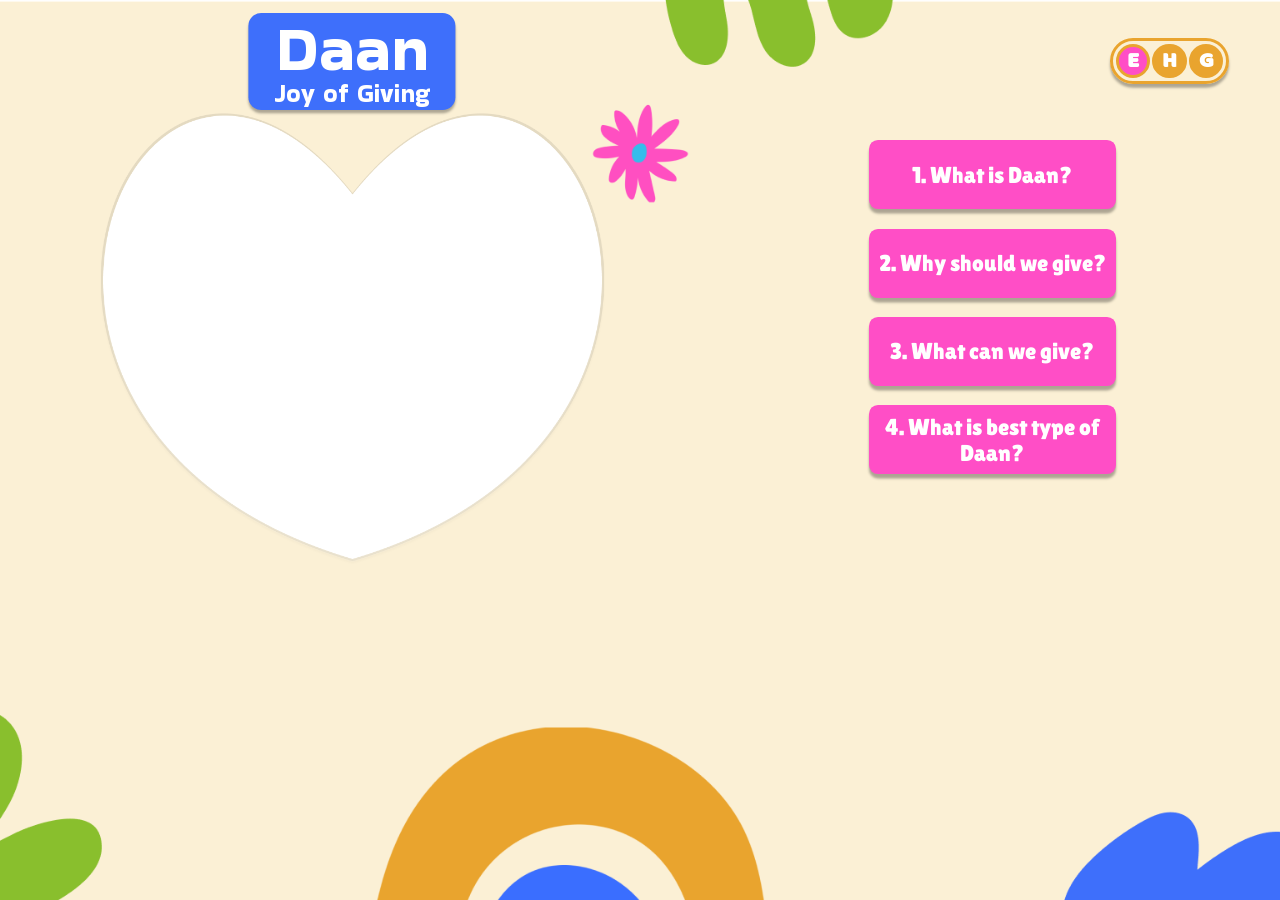
==== index.html @ 91495df5 "project update" ====
<!doctype html>
<html lang="en">
  <head>
    <meta charset="UTF-8" />
    <meta name="viewport" content="width=device-width, initial-scale=1.0" />
    <title data-lang-key="title">Daan</title>
    <link rel="stylesheet" href="./assets/css/style.css" />

    <style>
      body {
        background-image: url("./assets/images/bg-image.png");
      }
    </style>
  </head>

  <body class="loaded">
    <div class="language-container">
      <div class="english active">E</div>
      <div class="hindi">H</div>
      <div class="gujarati">G</div>
    </div>

    <main>
      <div class="home-container">
        <div class="left-home-container">
          <div class="title">
            <span data-lang-key="title"></span>
            <span class="description" data-lang-key="description"></span>
          </div>

          <div class="hero-img-wrap">
            <div class="hero-img">
              <video src="./assets/videos/home pg.mp4" autoplay muted loop></video>
            </div>
          </div>
        </div>

        <div class="right-home-container">
          <div class="topics">
            <a
              href="what-is-daan.html"
              class="topic topic-1"
              data-lang-key="title-1"
            ></a>

            <a
              href="why-should-we-give.html"
              class="topic topic-2"
              data-lang-key="title-2"
            ></a>

            <a
              href="what-can-we-give.html"
              class="topic topic-3"
              data-lang-key="title-3"
            ></a>

            <a
              href="types-of-daan.html"
              class="topic topic-4"
              data-lang-key="title-4"
            ></a>
          </div>
        </div>
      </div>
    </main>

    <!-- Audios -->
    <audio id="topicAudio" src="./assets/audio/11.mp3" preload="auto"></audio>

    <audio id="engAudio" src="./assets/audio/Eng.mpeg" preload="auto"></audio>
    <audio id="hinAudio" src="./assets/audio/Hin.mpeg" preload="auto"></audio>
    <audio id="gujAudio" src="./assets/audio/Guj.mpeg" preload="auto"></audio>

    <script src="./assets/js/app.js"></script>

    <script>
      document.addEventListener("DOMContentLoaded", () => {
        const topicBtns = document.querySelectorAll(".topic");

        const englishBtn = document.querySelector(".english");
        const hindiBtn = document.querySelector(".hindi");
        const gujaratiBtn = document.querySelector(".gujarati");

        const topicAudio = document.getElementById("topicAudio");

        const engAudio = document.getElementById("engAudio");
        const hinAudio = document.getElementById("hinAudio");
        const gujAudio = document.getElementById("gujAudio");

        function stopAllAudio() {
          const audios = [topicAudio, engAudio, hinAudio, gujAudio];

          audios.forEach((audio) => {
            if (audio) {
              audio.pause();
              audio.currentTime = 0;
            }
          });
        }

        function playAudio(audio) {
          if (!audio) return;

          stopAllAudio();
          audio.currentTime = 0;

          const playPromise = audio.play();

          if (playPromise !== undefined) {
            playPromise.catch((error) => {
              console.log("Audio not playing. Check file path or browser:", error);
            });
          }
        }

        topicBtns.forEach((topicBtn) => {
          topicBtn.addEventListener("click", function (e) {
            e.preventDefault();

            playAudio(topicAudio);

            setTimeout(() => {
              window.location.href = this.href;
            }, 600);
          });
        });

        englishBtn?.addEventListener("click", () => {
          playAudio(engAudio);
        });

        hindiBtn?.addEventListener("click", () => {
          playAudio(hinAudio);
        });

        gujaratiBtn?.addEventListener("click", () => {
          playAudio(gujAudio);
        });
      });
    </script>
  </body>
</html>
---- assets/css/style.css ----
@font-face {
      font-family: "BalooRegular";
      src: url("../../fonts/Baloo Regular 400.ttf") format("truetype");
      font-weight: 400;
      font-style: normal;
      font-display: swap;
    }

    @font-face {
      font-family: "bakbakoneRegular";
      src: url("../../fonts/bakbak-one-latin-400-normal.ttf") format("truetype");
      font-weight: 400;
      font-style: normal;
      font-display: swap;

    }

    @font-face {
      font-family: "LilitaOneRegular";
      src: url("../../fonts/LilitaOne-Regular.ttf") format("truetype");
      font-weight: 400;
      font-style: normal;
      font-display: swap;
    }


    @font-face {
      font-family: "NotoSansGujaratiBold";
      src: url("../../fonts/NotoSansGujarati-Bold.ttf") format("truetype");
      font-weight: 700;
      font-style: normal;
      font-display: swap;
    }

    @font-face {
      font-family: "NotoSansGujaratiRegular";
      src: url("../../fonts/NotoSansGujarati-Regular.ttf") format("truetype");
      font-weight: 400;
      font-style: normal;
      font-display: swap;
    }

    *::before,
    *::after {
      box-sizing: border-box;
      margin: 0;
      padding: 0;
    }

    html,
    body {
      margin: 0;
      padding: 0;
      width: 100vw;
      height: 100%;
      overflow-x: hidden;
    }

    body {
      width: 100vw !important;
      height: auto;
      overflow-y: scroll;
      background-size: cover;
      background-repeat: no-repeat;
      background-position: center;
      background-attachment: fixed;
      opacity: 0;
      transition: opacity 1s ease;
    }

    body.loaded {
      opacity: 1;
    }

    .title {
      position: absolute;
      top: 1vw;
      left: 50%;
      transform: translateX(-50%);
      z-index: 100;
      padding: 0.3vw 2vw;
      border-radius: 1vw;
      background-color: #3E6FFB;
      text-align: center;
      font-weight: lighter !important;
      font-family: "bakbakoneRegular";
      box-shadow: 0 0.25vw 0.2vw rgba(0, 0, 0, 0.314);
    }

    .title span {
      display: block;
      color: white;
      font-size: 5vw;
      line-height: 1;
    }

    .title .description {
      display: block;
      color: white;
      font-size: 2vw;
      line-height: 1;
      font-weight: 400;
    }


    html[lang="Hindi"] .title span,
    html[lang="Gujarati"] .title span {
      font-size: 5vw;
      font-weight: 700;
    }

    html[lang="Hindi"] .title .description,
    html[lang="Gujarati"] .title .description {
      font-size: 2vw;
      font-weight: 400;
    }

    .language-container {
      position: fixed;
      top: 3vw;
      right: 4%;
      display: flex;
      width: 8.4vw;
      padding: 0.2vw;
      height: auto;
      justify-content: space-between;
      align-items: center;
      font-family: "BalooRegular";
      border: 0.25vw solid #E9A42E;
      border-radius: 50vw;
      z-index: 9999;
      box-shadow: 0 0.3vw 0.2vw rgba(0, 0, 0, 0.314);
    }

    .language-container div {
      width: 2.2vw;
      height: 2.2vw;
      font-size: 1.7vw;
      text-align: center;
      border: 0.25vw solid #E9A42E;
      background-color: #E9A42E;
      color: #ffffff;
      cursor: pointer;
      display: flex;
      justify-content: center;
      align-items: center;
      pointer-events: auto;
      border-radius: 50%;
      z-index: 100;
      font-weight: 600;
      font-family: "BalooRegular", sans-serif;
    }

    .language-container div:hover {
      color: white;
      background-color: #FF4EC6;
    }

    .language-container div.active {
      color: white;
      background-color: #FF4EC6;
    }

    .home-btn {
      position: fixed;
      top: 3vw;
      left: 3%;
      width: 3.5vw;
      height: auto;
      z-index: 50;
      transform: scale(1);
      transition: transform 0.2s ease-in-out;
      cursor: pointer;
      pointer-events: auto;
    }

    .home-btn img {
      width: 100%;
      object-fit: contain;
      display: block;
    }

    .home-btn:hover {
      transform: scale(1.2);
    }

    main {
      position: relative;
      width: 100%;
      height: 48vw;
    }

    .home-container {
      position: relative;
      width: 100%;
      height: 100%;
      display: flex;
      justify-content: center;
      align-items: center;
    }

    .home-container .left-home-container,
    .home-container .right-home-container {
      position: relative;
      height: 100%;
      display: flex;
      justify-content: center;
      align-items: center;
      flex-direction: column;
    }


    .home-container .left-home-container {
      width: 55%;
    }

    .home-container .right-home-container {
      width: 45%;
    }

    .hero-img-wrap {
      margin-top: 5vw;
      position: relative;
      width: 70%;
      height: 100%;
      z-index: 20;
    }

    /* shadow */
    .hero-img-wrap::before {
      content: "";
      position: absolute;
      inset: 0;
      background: rgba(0, 0, 0, 0.089);
      filter: blur(1px);
      transform: scale(1.03);
      z-index: 1;

      -webkit-mask-image: url("../images/heart-mask-image.png");
      -webkit-mask-repeat: no-repeat;
      -webkit-mask-position: center;
      -webkit-mask-size: contain;

      mask-image: url("../images/heart-mask-image.png");
      mask-repeat: no-repeat;
      mask-position: center;
      mask-size: contain;
    }

  .pranam-link {
  display: flex;
  justify-content: center;
  align-items: center;
  right: 5vw;
  bottom: 3vw;
  width: 10vw;
  height: auto;
  text-decoration: none;
  animation: pranamPop 0.2s ease-in-out infinite;
  transform-origin: center;
   position: fixed !important;
  z-index: 99999 !important;
  pointer-events: auto;
  touch-action: manipulation;
}

.pranam-link img {
  position: relative;
  width: 100%;
  display: block;
  object-fit: contain;
}

.pranam-link img,
.pranam-link span {
  pointer-events: none;
}

.pranam-link span {
  position: absolute;
  text-decoration: none;
  color: white;
  font-family: "LobsterTwo";
  font-weight: bold;
  font-size: 1.5vw;
  padding-right: 2vw;
}

@keyframes pranamPop {
  0% {
    transform: scale(1);
  }

  50% {
    transform: scale(1.12);
  }

  100% {
    transform: scale(1);
  }
}
    /* border */
    .hero-img-wrap::after {
      content: "";
      position: absolute;
      inset: 0;
      background: white;
      transform: scale(1.02);
      z-index: 2;

      -webkit-mask-image: url("../images/heart-mask-image.png");
      -webkit-mask-repeat: no-repeat;
      -webkit-mask-position: center;
      -webkit-mask-size: contain;

      mask-image: url("../images/heart-mask-image.png");
      mask-repeat: no-repeat;
      mask-position: center;
      mask-size: contain;
    } 

    .hero-img {
      position: relative;
      width: 100%;
      height: 100%;
      overflow: hidden;
      z-index: 3;

      -webkit-mask-image: url("../images/heart-mask-image.png");
      -webkit-mask-repeat: no-repeat;
      -webkit-mask-position: center;
      -webkit-mask-size: contain;

      mask-image: url("../images/heart-mask-image.png");
      mask-repeat: no-repeat;
      mask-position: center;
      mask-size: contain;
    }

    .hero-img video {
      position: absolute;
      inset: 0;
      width: 100%;
      height: 100%;
      object-fit: cover;
      display: block;
      z-index: 4;
    }

    .topics {
      position: relative;
      width: 60%;
      height: auto;
      display: flex;
      flex-direction: column;
      align-items: center;
      padding: 2vw;
      gap: 1.5vw
    }

    .topics .topic {
      text-decoration: none;
      width: 70%;
      height: 5vw !important;
      color: white;
      height: auto;
      background-color: #FF4EC6;
      display: flex;
      justify-content: center;
      align-items: center;
      border-radius: 0.7vw;
      font-family: "LilitaOneRegular";
      font-size: 1.8vw;
      padding: 0.2vw;
      text-align: center;
      box-shadow: 0 0.35vw 0.2vw rgba(0, 0, 0, 0.314);
      outline: 0.2vw solid transparent;
      transition: background-color 0.3s ease, outline 0.3s ease, transform 0.55s ease,
        opacity 0.55s ease,
        filter 0.55s ease;
      transform-origin: center center;
    }

    .topics.roll-up .topic-1 {
      transform: translateY(0vw) scale(1);
      z-index: 4;
    }

    .topics.roll-up .topic-2 {
      transform: translateY(-7vw) scale(0.98);
      z-index: 3;
    }

    .topics.roll-up .topic-3 {
      transform: translateY(-14vw) scale(0.96);
      z-index: 2;
    }

    .topics.roll-up .topic-4 {
      transform: translateY(-21vw) scale(0.94);
      z-index: 1;
    }

    .topics .topic:hover {
      background-color: #89BF2D;
      outline: 0.2vw solid white;
    }

    .image-swiper {
      width: 70%;
      height: 34vw;
      border-radius: 4vw;
      border: 0.4vw solid white;
      position: relative;
      box-shadow: 0 0.4vw 0.6vw rgba(0, 0, 0, 0.314);

    }

    .image-swiper .swiper-wrapper,
    .image-swiper .swiper-slide {
      width: 100%;
      height: 100%;
    }

    .image-swiper .swiper-slide {
      display: flex;
      align-items: center;
      justify-content: center;
      overflow: hidden;
    }

    .image-swiper .swiper-slide video {
      width: 100%;
      height: 100%;
      object-fit: cover;
      display: block;
    }

    .custom-nav {
      position: absolute;
      bottom: 45%;
      transform: translateY(-50%);
      display: flex;
      gap: 30vw;
      z-index: 20;
    }


    .custom-prev,
    .custom-next {
      width: 3vw;
      height: 3vw;
      border-radius: 50%;
      border: none;
      cursor: pointer;
      font-size: 1.4vw;
      display: flex;
      align-items: center;
      justify-content: center;
      background-color: transparent;
      color: black;
      transform: scale(1);
      opacity: 0.8;
      transition:
        opacity 0.3s ease,
        visibility 0.3s ease;
    }

    .custom-next:hover,
    .custom-prev:hover {
      transform: scale(1.05);
      opacity: 1;
    }

    .custom-prev img,
    .custom-next img {
      width: 100%;
      height: auto;
      object-fit: contain;
      display: block;
    }

    .custom-prev.hidden,
    .custom-next.hidden {
      opacity: 0;
      visibility: hidden;
      pointer-events: none;
    }


    .text-swiper {
      width: 60%;
      min-height: 20%;
      margin-top: 2vw;
      background-color: #89BF2D;
      box-shadow: 0 0.3vw 0.2vw rgba(0, 0, 0, 0.314);

      padding: 1vw;
      border-radius: 1vw;
    }

    .text-swiper .swiper-slide {
      display: flex;
      align-items: center;
      justify-content: center;
    }

    .text-box {
      text-align: center;
      font-family: "BalooRegular";
    }


    html[lang="Hindi"] .text-box p {
      font-weight: 400;
    }


    .text-box p {
      font-size: 2vw;
      line-height: 1.5;
      color: white;
      font-weight: 700;
    }

    .swiper-fade .swiper-slide {
      transition-timing-function: ease-in-out;
    }

    .page-title {
      width: 55%;
      height: 4vw;
      border-radius: 0.8vw;
      background-color: #FF4EC6;
      box-shadow: 0 0.25vw 0.2vw rgba(0, 0, 0, 0.314);
      font-size: 1.8vw;
      color: white;
      text-align: center;
      font-family: "LilitaOneRegular";
      display: flex;
      justify-content: center;
      align-items: center;
      padding: 0.3vw;
    }


    html[lang="Hindi"] .page-title,
    html[lang="Gujarati"] .page-title {
      font-weight: 700;
    }

    .pages {
      margin-top: 1vw;
      width: 40%;
      display: flex;
      justify-content: space-between;
      align-items: center;
    }

    .pages .page {
      text-decoration: none;
      width: 3.5vw;
      height: 3.5vw;
      border-radius: 50%;
      background-color: #E9A42E;
      font-family: "BalooRegular";
      color: white;
      display: flex;
      justify-content: center;
      align-items: center;
      text-align: center;
      border: 0.35vw solid transparent;
      font-size: 2.3vw;
      box-shadow: 0 0.25vw 0.2vw rgba(0, 0, 0, 0.314);
      transform: scale(1);
      transition: background-color 0.3s ease, border 0.3s ease;
    }

    .pages .page:hover {
      background-color: #FF4EC6;
      border: 0.35vw solid #E9A42E;
      animation: popScale 0.3s ease forwards;
    }

    .pages .page.active {
      background-color: #FF4EC6;
      border: 0.35vw solid #E9A42E;
    }

    @keyframes popScale {
      0% {
        transform: scale(1);
      }

      50% {
        transform: scale(1.05);
      }

      100% {
        transform: scale(1);
      }
    }

    .pranam-container {
      position: absolute;
      width: 45vw;
      height: auto;
      top: 50% !important;
      left: 50% !important;
      transform: translate(-50%, -50%);
      display: flex;
      justify-content: center;
      align-items: center;
    }

    .pranam-container>.pranam-img {
      position: relative;
      width: 85%;
      height: auto;
      display: block;
    }

    .pranam-container>.pranam-img>img {
      width: 100%;
      display: block;
    }

    .pranam-img span {
      z-index: 15;
      position: absolute;
      top: 17%;
      left: 50%;
      font-size: 3.4vw;
      transform: translateX(-50%);
      font-family: "BalooRegular";
    }

    .pranam-container .home-btn-1 {
      position: absolute;
      top: 88%;
      left: 35%;
      transform: translateX(-50%);
      width: 15vw;
      height: auto;
      transform: scale(1);
      transition: transform 0.2s ease;
    }

    .home-btn-1:hover {
      transform: scale(1.2);
    }

    .pranam-container .home-btn-1 img {
      width: 100%;
      display: block;
    }

    .home-btn-1 span {
      z-index: 15;
      position: absolute;
      top: 45%;
      left: 38%;
      font-size: 2.5vw;
      transform: translateY(-50%);
      font-family: "BalooRegular";
      color: #821b00;
    }

    .back-btn {
      position: absolute;
      left: 4%;
      top: 4%;
      width: 3vw;
      height: 3vw;
      background-color: #E9A42E;
      border: 0.25vw solid transparent;
      border-radius: 50%;
      display: flex;
      justify-content: center;
      align-items: center;
      text-decoration: none;
      transform: scale(1);
      transition: transform 0.3s ease, background-color 0.3s ease, border 0.3s ease;
      z-index: 50;
    }

    .back-btn i {
      color: white;
      font-size: 1.5vw;
      transition: font-size 0.3s ease;
    }

    .back-btn:hover {
      transform: scale(1.05);
      background-color: #FF4EC6;
      border: 0.25vw solid #E9A42E;
    }


    .pranam-img span {
      color: #802922;
    }
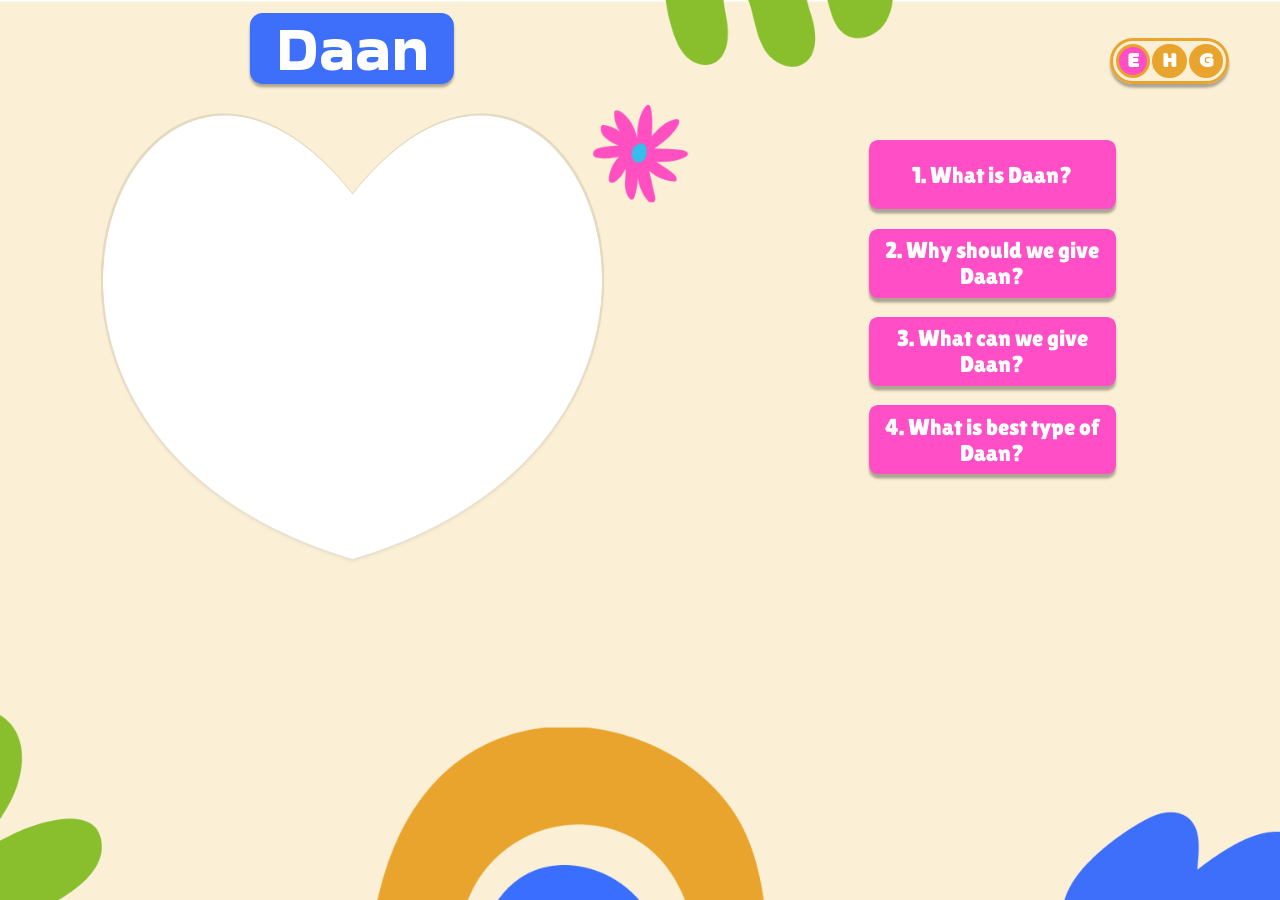
==== commit 2cc66c6f: "." ====
--- a/index.html
+++ b/index.html
@@ -25,7 +25,7 @@
         <div class="left-home-container">
           <div class="title">
             <span data-lang-key="title"></span>
-            <span class="description" data-lang-key="description"></span>
+            <!-- <span class="description" data-lang-key="description"></span> -->
           </div>
 
           <div class="hero-img-wrap">
--- a/assets/css/style.css
+++ b/assets/css/style.css
@@ -25,9 +25,9 @@
 
 
     @font-face {
-      font-family: "NotoSansGujaratiBold";
-      src: url("../../fonts/NotoSansGujarati-Bold.ttf") format("truetype");
-      font-weight: 700;
+      font-family: "ITFDevanagari";
+      src: url("../../fonts/ITFDevanagari.ttc") format("truetype");
+      font-weight: 700!important;
       font-style: normal;
       font-display: swap;
     }
@@ -35,7 +35,7 @@
     @font-face {
       font-family: "NotoSansGujaratiRegular";
       src: url("../../fonts/NotoSansGujarati-Regular.ttf") format("truetype");
-      font-weight: 400;
+      font-weight: 700!important;
       font-style: normal;
       font-display: swap;
     }
@@ -55,6 +55,18 @@
       height: 100%;
       overflow-x: hidden;
     }
+
+/* CORRECT */
+body[data-lang="hi"] {
+  font-family: "ITFDevanagari"!important;
+  font-weight: 700;
+}
+
+body[data-lang="gu"] {
+  font-family: "NotoSansGujaratiRegular"!important;
+  font-weight: 700;
+}
+
 
     body {
       width: 100vw !important;
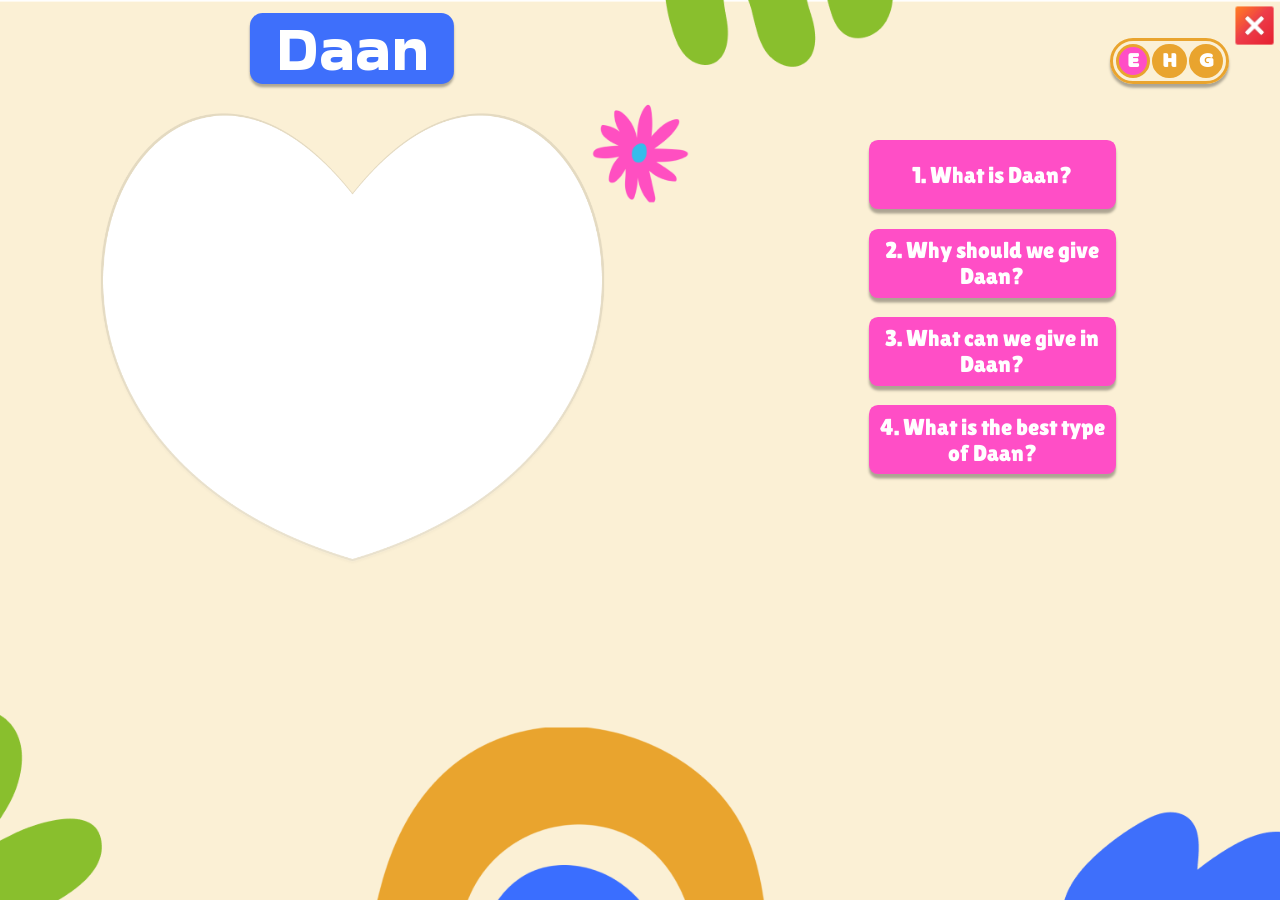
==== commit d13f8c03: "." ====
--- a/index.html
+++ b/index.html
@@ -73,6 +73,7 @@
     <audio id="gujAudio" src="./assets/audio/Guj.mpeg" preload="auto"></audio>
 
     <script src="./assets/js/app.js"></script>
+    <script src="./assets/js/djp.js"></script>
 
     <script>
       document.addEventListener("DOMContentLoaded", () => {
--- a/assets/css/style.css
+++ b/assets/css/style.css
@@ -115,14 +115,14 @@
     }
 
 
-    html[lang="Hindi"] .title span,
-    html[lang="Gujarati"] .title span {
+    html[lang="hi"] .title span,
+    html[lang="gu"] .title span {
       font-size: 5vw;
       font-weight: 700;
     }
 
-    html[lang="Hindi"] .title .description,
-    html[lang="Gujarati"] .title .description {
+    html[lang="hi"] .title .description,
+    html[lang="gu"] .title .description {
       font-size: 2vw;
       font-weight: 400;
     }
@@ -453,15 +453,15 @@
       bottom: 45%;
       transform: translateY(-50%);
       display: flex;
-      gap: 30vw;
+      gap: 42vw;
       z-index: 20;
     }
 
 
     .custom-prev,
     .custom-next {
-      width: 3vw;
-      height: 3vw;
+      width: 4vw;
+      height: 4vw;
       border-radius: 50%;
       border: none;
       cursor: pointer;
@@ -519,12 +519,8 @@
 
     .text-box {
       text-align: center;
-      font-family: "BalooRegular";
-    }
-
-
-    html[lang="Hindi"] .text-box p {
-      font-weight: 400;
+     font-family: "BalooRegular";
+
     }
 
 
@@ -532,8 +528,12 @@
       font-size: 2vw;
       line-height: 1.5;
       color: white;
-      font-weight: 700;
-    }
+      font-weight: lighter;
+    }
+    body[data-lang="gu"] .text-box p {
+  font-family: "NotoSansGujaratiRegular"!important;
+  font-weight: 700;
+}
 
     .swiper-fade .swiper-slide {
       transition-timing-function: ease-in-out;
@@ -556,8 +556,8 @@
     }
 
 
-    html[lang="Hindi"] .page-title,
-    html[lang="Gujarati"] .page-title {
+    html[lang="hi"] .page-title,
+    html[lang="gu"] .page-title {
       font-weight: 700;
     }
 
@@ -640,12 +640,99 @@
     .pranam-img span {
       z-index: 15;
       position: absolute;
-      top: 17%;
+      top: 0%;
       left: 50%;
       font-size: 3.4vw;
       transform: translateX(-50%);
       font-family: "BalooRegular";
     }
+
+      .pranam-video{
+    position: absolute;
+    left: 50%;
+    top: 48.6%;
+    background-image: url("./../images/pranam-bg-1.png");
+    background-position: center;
+    background-repeat: no-repeat;
+    background-size: cover;
+    transform: translate(-50%, -50%);
+    width: 25.5vw;
+    height: 28vw;
+    border-radius: 50%;
+    background-color: #f6f6f6;
+
+    display: flex;
+    justify-content: center;
+    align-items: center;
+
+    overflow: hidden;
+    padding-right: 2.5vw;
+  }
+
+.pranam-video video {
+    width: 90%;
+    height: 83%;
+    object-fit: cover;
+
+    /* Very light feather on ALL edges */
+    -webkit-mask-image:
+        linear-gradient(
+            to bottom,
+            transparent 0%,
+            rgba(0, 0, 0, 0.8) 2%,
+            rgba(0, 0, 0, 0.95) 4%,
+            black 6%,
+            black 90%,
+            rgba(0, 0, 0, 0.95) 96%,
+            rgba(0, 0, 0, 0.8) 98%,
+            transparent 100%
+        ),
+        linear-gradient(
+            to right,
+            transparent 0%,
+            rgba(0, 0, 0, 0.8) 2%,
+            rgba(0, 0, 0, 0.95) 4%,
+            black 6%,
+            black 90%,
+            rgba(0, 0, 0, 0.95) 96%,
+            rgba(0, 0, 0, 0.8) 98%,
+            transparent 100%
+        );
+
+    -webkit-mask-composite: source-in;
+
+    mask-image:
+        linear-gradient(
+            to bottom,
+            transparent 0%,
+            rgba(0, 0, 0, 0.8) 2%,
+            rgba(0, 0, 0, 0.95) 4%,
+            black 6%,
+            black 90%,
+            rgba(0, 0, 0, 0.95) 96%,
+            rgba(0, 0, 0, 0.8) 98%,
+            transparent 100%
+        ),
+        linear-gradient(
+            to right,
+            transparent 0%,
+            rgba(0, 0, 0, 0.8) 2%,
+            rgba(0, 0, 0, 0.95) 4%,
+            black 6%,
+            black 90%,
+            rgba(0, 0, 0, 0.95) 96%,
+            rgba(0, 0, 0, 0.8) 98%,
+            transparent 100%
+        );
+
+    mask-composite: intersect;
+
+    -webkit-mask-repeat: no-repeat;
+    mask-repeat: no-repeat;
+
+    -webkit-mask-size: 100% 100%;
+    mask-size: 100% 100%;
+}
 
     .pranam-container .home-btn-1 {
       position: absolute;
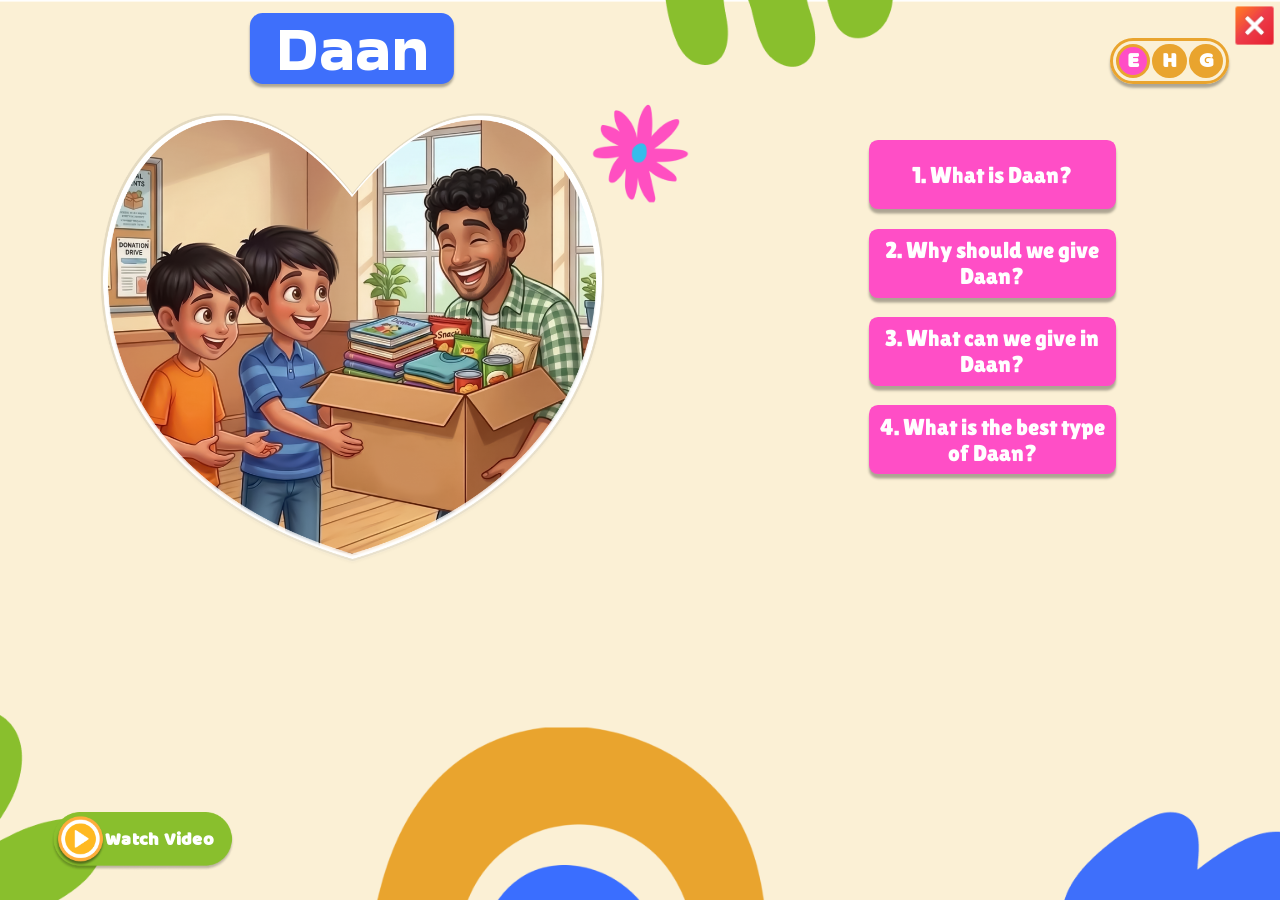
==== commit b1a03c80: "." ====
--- a/index.html
+++ b/index.html
@@ -6,10 +6,491 @@
     <title data-lang-key="title">Daan</title>
     <link rel="stylesheet" href="./assets/css/style.css" />
 
+    <!-- Icons for the custom video controls -->
+    <link rel="stylesheet" href="./fontawesome/css/all.min.css" />
+
     <style>
       body {
         background-image: url("./assets/images/bg-image.png");
       }
+
+      /* =========================================
+         THEME
+         ========================================= */
+      :root {
+        --daan-green: #89bf2d;
+        --daan-pink: #ff4ec6;
+      }
+
+      /* =========================================
+         PLAY VIDEO BUTTON  (bottom left)
+         ========================================= */
+.video-play-btn {
+  position: fixed;
+  bottom: 2vw;
+  left: 4vw;
+  z-index: 1000;
+  display: inline-flex;
+  align-items: center;
+  gap: 0.9vw;
+  padding: 0.6vw 1.8vw 0.6vw 0.6vw;
+  width: 12vw;
+  height: 4vw;
+  background-image: url("./assets/images/watch.png");
+  background-position: center;
+  background-repeat: no-repeat;
+  background-size: contain;
+  cursor: pointer;
+  pointer-events: auto;
+
+  transform-origin: center center;
+  transition: transform 0.25s cubic-bezier(0.34, 1.56, 0.64, 1);
+
+  /* pops in on load, then breathes gently */
+  animation:
+    btnPopIn 0.6s cubic-bezier(0.34, 1.56, 0.64, 1) 0.3s both,
+    btnBreathe 2.6s ease-in-out 0.9s infinite;
+}
+
+.video-play-btn:hover {
+  transform: scale(1.08);
+  animation-play-state: paused;
+}
+
+.video-play-btn:active {
+  transform: scale(0.95);
+}
+
+@keyframes btnPopIn {
+  0% {
+    opacity: 0;
+    transform: scale(0.4) translateY(1.5vw);
+  }
+  60% {
+    opacity: 1;
+    transform: scale(1.12) translateY(0);
+  }
+  100% {
+    opacity: 1;
+    transform: scale(1) translateY(0);
+  }
+}
+
+@keyframes btnBreathe {
+  0%,
+  100% {
+    transform: scale(1);
+  }
+  50% {
+    transform: scale(1.05);
+  }
+}
+
+@media (prefers-reduced-motion: reduce) {
+  .video-play-btn {
+    animation: none;
+    opacity: 1;
+  }
+}
+
+      
+
+      .video-play-btn:focus-visible {
+        outline: 0.25vw solid var(--daan-pink);
+        outline-offset: 0.3vw;
+      }
+
+      
+
+      .video-play-btn > span {
+        color: #ffffff;
+        font-size: 1.4vw;
+        font-weight: 700;
+        letter-spacing: 0.03vw;
+        white-space: nowrap;
+        line-height: 1;
+      padding: 0.2vw;
+      padding-left: 3.6vw;
+              font-family: "BalooRegular";
+
+      }
+
+      body[data-lang="hi"] .video-play-btn > span,
+      body[data-lang="gu"] .video-play-btn > span {
+        font-size: 1.35vw;
+      }
+
+      /* =========================================
+         VIDEO POPUP
+         ========================================= */
+      body.video-open main,
+      body.video-open .language-container {
+        filter: blur(0.5vw);
+        pointer-events: none;
+        user-select: none;
+      }
+
+      main,
+      .language-container {
+        transition: filter 0.4s ease;
+      }
+
+      body.video-open .video-play-btn {
+        opacity: 0;
+        pointer-events: none;
+      }
+
+      .video-overlay {
+        position: fixed;
+        inset: 0;
+        z-index: 9999;
+        display: flex;
+        align-items: center;
+        justify-content: center;
+        background: rgba(0, 0, 0, 0.42);
+        opacity: 0;
+        visibility: hidden;
+        pointer-events: none;
+        transition:
+          opacity 0.35s ease,
+          visibility 0.35s ease;
+      }
+
+      .video-overlay.show {
+        opacity: 1;
+        visibility: visible;
+        pointer-events: auto;
+      }
+
+      .video-box {
+        position: relative;
+        width: 68vw;
+        aspect-ratio: 16 / 9;
+        border-radius: 1.1vw;
+        border: 0.3vw solid var(--daan-green);
+        background: #000;
+        transform: scale(0.82);
+        opacity: 0;
+        box-shadow: 0 1vw 3vw rgba(0, 0, 0, 0.45);
+        transition:
+          transform 0.4s cubic-bezier(0.22, 1, 0.36, 1),
+          opacity 0.35s ease;
+      }
+
+      .video-overlay.show .video-box {
+        transform: scale(1);
+        opacity: 1;
+      }
+
+      .close-video {
+        position: absolute;
+        top: -1.5vw;
+        right: -1.5vw;
+        width: 3.2vw;
+        height: 3.2vw;
+        border: 0.2vw solid #ffffff;
+        border-radius: 50%;
+        background: var(--daan-pink);
+        color: #ffffff;
+        font-size: 1.5vw;
+        display: flex;
+        align-items: center;
+        justify-content: center;
+        cursor: pointer;
+        z-index: 10;
+        box-shadow: 0 0.35vw 1vw rgba(0, 0, 0, 0.35);
+        transition:
+          transform 0.25s ease,
+          background 0.25s ease;
+      }
+
+      .close-video:hover {
+        transform: rotate(90deg) scale(1.08);
+        background: var(--daan-green);
+      }
+
+      .video-frame {
+        position: relative;
+        width: 100%;
+        height: 100%;
+        border-radius: 0.85vw;
+        overflow: hidden;
+        background: #000;
+      }
+
+      .popup-video {
+        width: 100%;
+        height: 100%;
+        display: block;
+        object-fit: cover;
+        background: #000;
+      }
+
+      /* ---------- Center play ---------- */
+      .video-center-play {
+        position: absolute;
+        left: 50%;
+        top: 50%;
+        width: 6vw;
+        min-width: 6vw;
+        height: 6vw;
+        border: 0.22vw solid #ffffff;
+        border-radius: 50%;
+        background: rgba(0, 0, 0, 0.4);
+        color: var(--daan-pink);
+        font-size: 2.2vw;
+        display: flex;
+        align-items: center;
+        justify-content: center;
+        cursor: pointer;
+        transform: translate(-50%, -50%) scale(1);
+        z-index: 4;
+        transition:
+          opacity 0.25s ease,
+          transform 0.25s ease,
+          background 0.25s ease;
+      }
+
+      .video-center-play i {
+        width: 2.2vw;
+        min-width: 2.2vw;
+        display: flex;
+        align-items: center;
+        justify-content: center;
+        flex: 0 0 auto;
+      }
+
+      .video-center-play.hide {
+        opacity: 0;
+        pointer-events: none;
+        transform: translate(-50%, -50%) scale(0.8);
+      }
+
+      .video-center-play:hover {
+        background: rgba(0, 0, 0, 0.6);
+        transform: translate(-50%, -50%) scale(1.08);
+      }
+
+      /* ---------- Skip toasts ---------- */
+      .seek-toast {
+        position: absolute;
+        top: 50%;
+        transform: translateY(-50%);
+        padding: 0.6vw 1.1vw;
+        border-radius: 0.6vw;
+        background: rgba(0, 0, 0, 0.6);
+        color: var(--daan-pink);
+        font-size: 1.1vw;
+        font-weight: 700;
+        font-family: Arial, sans-serif;
+        opacity: 0;
+        pointer-events: none;
+        z-index: 6;
+        transition: opacity 0.2s ease;
+      }
+
+      .seek-toast.show {
+        opacity: 1;
+      }
+
+      .seek-toast.backward {
+        left: 8%;
+      }
+
+      .seek-toast.forward {
+        right: 8%;
+      }
+
+      /* ---------- Control bar ---------- */
+      .custom-controls {
+        position: absolute;
+        left: 0;
+        right: 0;
+        bottom: 0;
+        z-index: 5;
+        padding: 1vw;
+        display: flex;
+        flex-direction: column;
+        gap: 0.75vw;
+        background: linear-gradient(
+          to top,
+          rgba(0, 0, 0, 0.85),
+          rgba(0, 0, 0, 0.45),
+          rgba(0, 0, 0, 0)
+        );
+        opacity: 1;
+        transition: opacity 0.25s ease;
+      }
+
+      .video-frame.controls-hidden .custom-controls {
+        opacity: 0;
+        pointer-events: none;
+      }
+
+      .progress-wrap {
+        width: 100%;
+        display: flex;
+        align-items: center;
+        padding: 0.4vw 0;
+        cursor: pointer;
+      }
+
+      /* Free seeking, forward and backward. */
+      .video-progress {
+        width: 100%;
+        appearance: none;
+        -webkit-appearance: none;
+        height: 0.45vw;
+        border-radius: 5vw;
+        background: rgba(255, 255, 255, 0.35);
+        cursor: pointer;
+        overflow: hidden;
+        transition: height 0.2s ease;
+      }
+
+      .progress-wrap:hover .video-progress {
+        height: 0.65vw;
+      }
+
+      .video-progress::-webkit-slider-thumb {
+        appearance: none;
+        -webkit-appearance: none;
+        width: 1vw;
+        height: 1vw;
+        border-radius: 50%;
+        background: var(--daan-pink);
+        box-shadow: -70vw 0 0 69.6vw var(--daan-pink);
+        cursor: pointer;
+      }
+
+      .video-progress::-moz-range-thumb {
+        width: 1vw;
+        height: 1vw;
+        border: none;
+        border-radius: 50%;
+        background: var(--daan-pink);
+        cursor: pointer;
+      }
+
+      .video-progress::-moz-range-progress {
+        height: 0.45vw;
+        border-radius: 5vw;
+        background: var(--daan-pink);
+      }
+
+      .control-row {
+        width: 100%;
+        display: flex;
+        align-items: center;
+        justify-content: space-between;
+        gap: 1vw;
+      }
+
+      .control-left,
+      .control-right {
+        display: flex;
+        align-items: center;
+        gap: 0.8vw;
+      }
+
+      .control-btn {
+        width: 2.8vw;
+        min-width: 2.8vw;
+        height: 2.8vw;
+        border: none;
+        border-radius: 50%;
+        background: rgba(255, 255, 255, 0.18);
+        color: #ffffff;
+        font-size: 1.2vw;
+        display: flex;
+        align-items: center;
+        justify-content: center;
+        cursor: pointer;
+        transition:
+          background 0.25s ease,
+          color 0.25s ease,
+          transform 0.25s ease;
+      }
+
+      .control-btn i {
+        width: 1.4vw;
+        min-width: 1.4vw;
+        display: flex;
+        align-items: center;
+        justify-content: center;
+        flex: 0 0 auto;
+      }
+
+      .control-btn:hover {
+        background: var(--daan-green);
+        color: #ffffff;
+        transform: scale(1.08);
+      }
+
+      .control-btn:focus-visible,
+      .video-center-play:focus-visible,
+      .close-video:focus-visible {
+        outline: 0.2vw solid var(--daan-pink);
+        outline-offset: 0.2vw;
+      }
+
+      .time-text {
+        color: #ffffff;
+        font-size: 1.05vw;
+        font-weight: 700;
+        font-family: Arial, sans-serif;
+        letter-spacing: 0.05vw;
+        min-width: 8vw;
+      }
+
+      .volume-range {
+        width: 7vw;
+        appearance: none;
+        -webkit-appearance: none;
+        height: 0.4vw;
+        border-radius: 5vw;
+        background: rgba(255, 255, 255, 0.35);
+        cursor: pointer;
+      }
+
+      .volume-range::-webkit-slider-thumb {
+        appearance: none;
+        -webkit-appearance: none;
+        width: 0.9vw;
+        height: 0.9vw;
+        border-radius: 50%;
+        background: var(--daan-green);
+        cursor: pointer;
+      }
+
+      .volume-range::-moz-range-thumb {
+        width: 0.9vw;
+        height: 0.9vw;
+        border: none;
+        border-radius: 50%;
+        background: var(--daan-green);
+        cursor: pointer;
+      }
+
+      /* ---------- Fullscreen ---------- */
+      .video-box:fullscreen {
+        width: 100%;
+        height: 100%;
+        border-radius: 0;
+        border: none;
+        background: #000;
+      }
+
+      .video-box:fullscreen .video-frame {
+        border-radius: 0;
+      }
+
+      .video-box:fullscreen .close-video {
+        top: 1.5vw;
+        right: 1.5vw;
+      }
+
+     
     </style>
   </head>
 
@@ -30,7 +511,7 @@
 
           <div class="hero-img-wrap">
             <div class="hero-img">
-              <video src="./assets/videos/home pg.mp4" autoplay muted loop></video>
+              <img src="./assets/images/home page_.png" alt="" />
             </div>
           </div>
         </div>
@@ -65,6 +546,129 @@
       </div>
     </main>
 
+    <!-- Play video button (bottom left) -->
+    <div class="video-play-btn" id="videoPlayBtn" role="button" tabindex="0">
+      <span data-lang-key="watch">Watch Video</span>
+    </div>
+
+    <!-- Video popup -->
+    <div class="video-overlay" id="videoOverlay">
+      <div class="video-box" id="videoBox">
+        <button
+          class="close-video"
+          id="closeVideo"
+          type="button"
+          aria-label="Close video"
+        >
+          <i class="fa-solid fa-xmark"></i>
+        </button>
+
+        <div class="video-frame" id="videoFrame">
+          <video
+            class="popup-video"
+            id="popupVideo"
+            preload="metadata"
+            playsinline
+            controlsList="nodownload noplaybackrate"
+            disablePictureInPicture
+          >
+            <source src="./assets/videos/video.mp4" type="video/mp4" />
+
+            Your browser does not support the video tag.
+          </video>
+
+          <button
+            class="video-center-play"
+            id="centerPlayBtn"
+            type="button"
+            aria-label="Play video"
+          >
+            <i class="fa-solid fa-play"></i>
+          </button>
+
+          <div class="seek-toast backward">-10s</div>
+          <div class="seek-toast forward">+10s</div>
+
+          <div class="custom-controls">
+            <div class="progress-wrap">
+              <input
+                class="video-progress"
+                id="videoProgress"
+                type="range"
+                min="0"
+                max="100"
+                value="0"
+                step="0.1"
+                aria-label="Seek"
+              />
+            </div>
+
+            <div class="control-row">
+              <div class="control-left">
+                <button
+                  class="control-btn rewind-btn"
+                  type="button"
+                  aria-label="Back 10 seconds"
+                >
+                  <i class="fa-solid fa-backward"></i>
+                </button>
+
+                <button
+                  class="control-btn play-pause-btn"
+                  type="button"
+                  aria-label="Play or pause"
+                >
+                  <i class="fa-solid fa-play"></i>
+                </button>
+
+                <button
+                  class="control-btn forward-btn"
+                  type="button"
+                  aria-label="Forward 10 seconds"
+                >
+                  <i class="fa-solid fa-forward"></i>
+                </button>
+
+                <div class="time-text">
+                  <span class="current-time">0:00</span>
+                  /
+                  <span class="total-time">0:00</span>
+                </div>
+              </div>
+
+              <div class="control-right">
+                <button
+                  class="control-btn mute-btn"
+                  type="button"
+                  aria-label="Mute or unmute"
+                >
+                  <i class="fa-solid fa-volume-high"></i>
+                </button>
+
+                <input
+                  class="volume-range"
+                  type="range"
+                  min="0"
+                  max="1"
+                  step="0.01"
+                  value="1"
+                  aria-label="Volume"
+                />
+
+                <button
+                  class="control-btn fullscreen-btn"
+                  type="button"
+                  aria-label="Toggle fullscreen"
+                >
+                  <i class="fa-solid fa-expand"></i>
+                </button>
+              </div>
+            </div>
+          </div>
+        </div>
+      </div>
+    </div>
+
     <!-- Audios -->
     <audio id="topicAudio" src="./assets/audio/11.mp3" preload="auto"></audio>
 
@@ -110,7 +714,10 @@
 
           if (playPromise !== undefined) {
             playPromise.catch((error) => {
-              console.log("Audio not playing. Check file path or browser:", error);
+              console.log(
+                "Audio not playing. Check file path or browser:",
+                error,
+              );
             });
           }
         }
@@ -138,6 +745,367 @@
         gujaratiBtn?.addEventListener("click", () => {
           playAudio(gujAudio);
         });
+
+        /* =====================================================
+           CUSTOM VIDEO PLAYER
+           ===================================================== */
+        const videoPlayBtn = document.getElementById("videoPlayBtn");
+        const videoOverlay = document.getElementById("videoOverlay");
+        const videoBox = document.getElementById("videoBox");
+        const videoFrame = document.getElementById("videoFrame");
+        const popupVideo = document.getElementById("popupVideo");
+        const closeVideo = document.getElementById("closeVideo");
+
+        const centerPlayBtn = document.getElementById("centerPlayBtn");
+        const playPauseBtn = document.querySelector(".play-pause-btn");
+        const rewindBtn = document.querySelector(".rewind-btn");
+        const forwardBtn = document.querySelector(".forward-btn");
+
+        const videoProgress = document.getElementById("videoProgress");
+        const currentTimeText = document.querySelector(".current-time");
+        const totalTimeText = document.querySelector(".total-time");
+
+        const muteBtn = document.querySelector(".mute-btn");
+        const volumeRange = document.querySelector(".volume-range");
+        const fullscreenBtn = document.querySelector(".fullscreen-btn");
+
+        const seekToastBack = document.querySelector(".seek-toast.backward");
+        const seekToastFwd = document.querySelector(".seek-toast.forward");
+
+        const playPauseIcon = playPauseBtn.querySelector("i");
+        const centerPlayIcon = centerPlayBtn.querySelector("i");
+        const muteIcon = muteBtn.querySelector("i");
+        const fullscreenIcon = fullscreenBtn.querySelector("i");
+
+        // Seeking is unrestricted in both directions.
+        const SKIP_SECONDS = 10;
+
+        let controlsTimer;
+        let seekToastTimer;
+        let lastVolume = 1;
+        let isSeeking = false;
+
+        function formatTime(time) {
+          if (!time || isNaN(time)) return "0:00";
+
+          const minutes = Math.floor(time / 60);
+          const seconds = Math.floor(time % 60);
+
+          return minutes + ":" + (seconds < 10 ? "0" : "") + seconds;
+        }
+
+        function updatePlayIcons() {
+          if (popupVideo.paused) {
+            playPauseIcon.className = "fa-solid fa-play";
+            centerPlayIcon.className = "fa-solid fa-play";
+            centerPlayBtn.classList.remove("hide");
+          } else {
+            playPauseIcon.className = "fa-solid fa-pause";
+            centerPlayIcon.className = "fa-solid fa-pause";
+            centerPlayBtn.classList.add("hide");
+          }
+        }
+
+        function togglePlay() {
+          if (popupVideo.paused) {
+            popupVideo.play().catch(() => {});
+          } else {
+            popupVideo.pause();
+          }
+        }
+
+        function showControlsTemporarily() {
+          videoFrame.classList.remove("controls-hidden");
+
+          clearTimeout(controlsTimer);
+
+          if (!popupVideo.paused && !isSeeking) {
+            controlsTimer = setTimeout(() => {
+              videoFrame.classList.add("controls-hidden");
+            }, 2200);
+          }
+        }
+
+        function openVideoPopup() {
+          document.body.classList.add("video-open");
+          videoOverlay.classList.add("show");
+
+          popupVideo.currentTime = 0;
+          popupVideo.volume = Number(volumeRange.value);
+          popupVideo.muted = false;
+
+          videoProgress.value = 0;
+          currentTimeText.textContent = "0:00";
+
+          updateMuteIcon();
+          updatePlayIcons();
+          showControlsTemporarily();
+
+          setTimeout(() => {
+            popupVideo.play().catch(() => {});
+          }, 250);
+        }
+
+        function closeVideoPopup() {
+          popupVideo.pause();
+          popupVideo.currentTime = 0;
+
+          videoProgress.value = 0;
+          currentTimeText.textContent = "0:00";
+
+          videoOverlay.classList.remove("show");
+          document.body.classList.remove("video-open");
+
+          if (document.fullscreenElement) {
+            document.exitFullscreen().catch(() => {});
+          }
+
+          updatePlayIcons();
+        }
+
+        function updateProgress() {
+          if (!popupVideo.duration) return;
+
+          totalTimeText.textContent = formatTime(popupVideo.duration);
+
+          if (isSeeking) return;
+
+          videoProgress.value =
+            (popupVideo.currentTime / popupVideo.duration) * 100;
+
+          currentTimeText.textContent = formatTime(popupVideo.currentTime);
+        }
+
+        function showSeekToast(direction) {
+          const toast = direction > 0 ? seekToastFwd : seekToastBack;
+
+          seekToastFwd.classList.remove("show");
+          seekToastBack.classList.remove("show");
+          toast.classList.add("show");
+
+          clearTimeout(seekToastTimer);
+
+          seekToastTimer = setTimeout(() => {
+            toast.classList.remove("show");
+          }, 600);
+        }
+
+        function skipTime(seconds) {
+          if (!popupVideo.duration) return;
+
+          let newTime = popupVideo.currentTime + seconds;
+
+          if (newTime < 0) newTime = 0;
+          if (newTime > popupVideo.duration) newTime = popupVideo.duration;
+
+          popupVideo.currentTime = newTime;
+
+          updateProgress();
+          showSeekToast(seconds);
+          showControlsTemporarily();
+        }
+
+        function seekFromProgress() {
+          if (!popupVideo.duration) return;
+
+          const newTime =
+            (Number(videoProgress.value) / 100) * popupVideo.duration;
+
+          popupVideo.currentTime = newTime;
+          currentTimeText.textContent = formatTime(newTime);
+        }
+
+        function previewSeekTime() {
+          if (!popupVideo.duration) return;
+
+          const previewTime =
+            (Number(videoProgress.value) / 100) * popupVideo.duration;
+
+          currentTimeText.textContent = formatTime(previewTime);
+        }
+
+        function updateMuteIcon() {
+          if (popupVideo.muted || popupVideo.volume === 0) {
+            muteIcon.className = "fa-solid fa-volume-xmark";
+          } else if (popupVideo.volume < 0.5) {
+            muteIcon.className = "fa-solid fa-volume-low";
+          } else {
+            muteIcon.className = "fa-solid fa-volume-high";
+          }
+        }
+
+        function toggleMute() {
+          if (popupVideo.muted || popupVideo.volume === 0) {
+            popupVideo.muted = false;
+            popupVideo.volume = lastVolume || 1;
+            volumeRange.value = popupVideo.volume;
+          } else {
+            lastVolume = popupVideo.volume;
+            popupVideo.muted = true;
+            volumeRange.value = 0;
+          }
+
+          updateMuteIcon();
+        }
+
+        function changeVolume() {
+          const volumeValue = Number(volumeRange.value);
+
+          popupVideo.volume = volumeValue;
+          popupVideo.muted = volumeValue === 0;
+
+          if (volumeValue > 0) lastVolume = volumeValue;
+
+          updateMuteIcon();
+        }
+
+        function toggleFullscreen() {
+          if (!document.fullscreenElement) {
+            videoBox.requestFullscreen().catch(() => {});
+          } else {
+            document.exitFullscreen().catch(() => {});
+          }
+        }
+
+        function updateFullscreenIcon() {
+          fullscreenIcon.className = document.fullscreenElement
+            ? "fa-solid fa-compress"
+            : "fa-solid fa-expand";
+        }
+
+        // ===== Open button =====
+        videoPlayBtn.addEventListener("click", () => {
+          playAudio(topicAudio);
+
+          setTimeout(() => {
+            openVideoPopup();
+          }, 400);
+        });
+
+        videoPlayBtn.addEventListener("keydown", (e) => {
+          if (e.key === "Enter" || e.code === "Space") {
+            e.preventDefault();
+            videoPlayBtn.click();
+          }
+        });
+
+        // ===== Close =====
+        closeVideo.addEventListener("click", (e) => {
+          e.preventDefault();
+          e.stopPropagation();
+          closeVideoPopup();
+        });
+
+        videoOverlay.addEventListener("click", (e) => {
+          if (e.target === videoOverlay) closeVideoPopup();
+        });
+
+        // ===== Video events =====
+        popupVideo.addEventListener("click", togglePlay);
+
+        popupVideo.addEventListener("play", () => {
+          updatePlayIcons();
+          showControlsTemporarily();
+        });
+
+        popupVideo.addEventListener("pause", () => {
+          updatePlayIcons();
+          showControlsTemporarily();
+        });
+
+        popupVideo.addEventListener("ended", updatePlayIcons);
+        popupVideo.addEventListener("timeupdate", updateProgress);
+        popupVideo.addEventListener("loadedmetadata", updateProgress);
+        popupVideo.addEventListener("durationchange", updateProgress);
+        popupVideo.addEventListener("seeked", updateProgress);
+
+        popupVideo.addEventListener("contextmenu", (e) => e.preventDefault());
+
+        popupVideo.addEventListener("dblclick", (e) => {
+          const rect = popupVideo.getBoundingClientRect();
+          const clickX = e.clientX - rect.left;
+
+          if (clickX < rect.width / 2) {
+            skipTime(-SKIP_SECONDS);
+          } else {
+            skipTime(SKIP_SECONDS);
+          }
+        });
+
+        popupVideo.addEventListener("error", () => {
+          console.error(
+            "The video could not be loaded. Check the file path and video format.",
+          );
+        });
+
+        // ===== Controls =====
+        centerPlayBtn.addEventListener("click", togglePlay);
+        playPauseBtn.addEventListener("click", togglePlay);
+        rewindBtn.addEventListener("click", () => skipTime(-SKIP_SECONDS));
+        forwardBtn.addEventListener("click", () => skipTime(SKIP_SECONDS));
+        muteBtn.addEventListener("click", toggleMute);
+        volumeRange.addEventListener("input", changeVolume);
+        fullscreenBtn.addEventListener("click", toggleFullscreen);
+
+        // ===== Progress drag / click =====
+        videoProgress.addEventListener("pointerdown", () => {
+          isSeeking = true;
+        });
+
+        videoProgress.addEventListener("input", () => {
+          isSeeking = true;
+          previewSeekTime();
+        });
+
+        videoProgress.addEventListener("change", () => {
+          seekFromProgress();
+          isSeeking = false;
+          showControlsTemporarily();
+        });
+
+        document.addEventListener("pointerup", () => {
+          if (isSeeking) {
+            seekFromProgress();
+            isSeeking = false;
+            showControlsTemporarily();
+          }
+        });
+
+        videoFrame.addEventListener("mousemove", showControlsTemporarily);
+        videoFrame.addEventListener("click", showControlsTemporarily);
+
+        document.addEventListener("fullscreenchange", updateFullscreenIcon);
+
+        // ===== Keyboard shortcuts =====
+        document.addEventListener("keydown", (e) => {
+          if (!videoOverlay.classList.contains("show")) return;
+
+          if (e.key === "Escape") {
+            closeVideoPopup();
+            return;
+          }
+
+          if (e.code === "Space") {
+            e.preventDefault();
+            togglePlay();
+          }
+
+          if (e.key === "ArrowRight") {
+            e.preventDefault();
+            skipTime(SKIP_SECONDS);
+          }
+
+          if (e.key === "ArrowLeft") {
+            e.preventDefault();
+            skipTime(-SKIP_SECONDS);
+          }
+
+          if (e.key.toLowerCase() === "m") toggleMute();
+          if (e.key.toLowerCase() === "f") toggleFullscreen();
+        });
+
+        updatePlayIcons();
+        updateMuteIcon();
       });
     </script>
   </body>
--- a/assets/css/style.css
+++ b/assets/css/style.css
@@ -359,6 +359,16 @@
       z-index: 4;
     }
 
+    .hero-img img{
+            position: absolute;
+      inset: 0;
+      width: 100%;
+      height: 100%;
+      object-fit: cover;
+      display: block;
+      z-index: 4;
+    }
+
     .topics {
       position: relative;
       width: 60%;
@@ -419,8 +429,8 @@
     }
 
     .image-swiper {
-      width: 70%;
-      height: 34vw;
+      width: 77%;
+      height: 30vw;
       border-radius: 4vw;
       border: 0.4vw solid white;
       position: relative;
@@ -453,7 +463,7 @@
       bottom: 45%;
       transform: translateY(-50%);
       display: flex;
-      gap: 42vw;
+      gap: 47vw;
       z-index: 20;
     }
 
@@ -562,7 +572,7 @@
     }
 
     .pages {
-      margin-top: 1vw;
+      margin-top: 3vw;
       width: 40%;
       display: flex;
       justify-content: space-between;
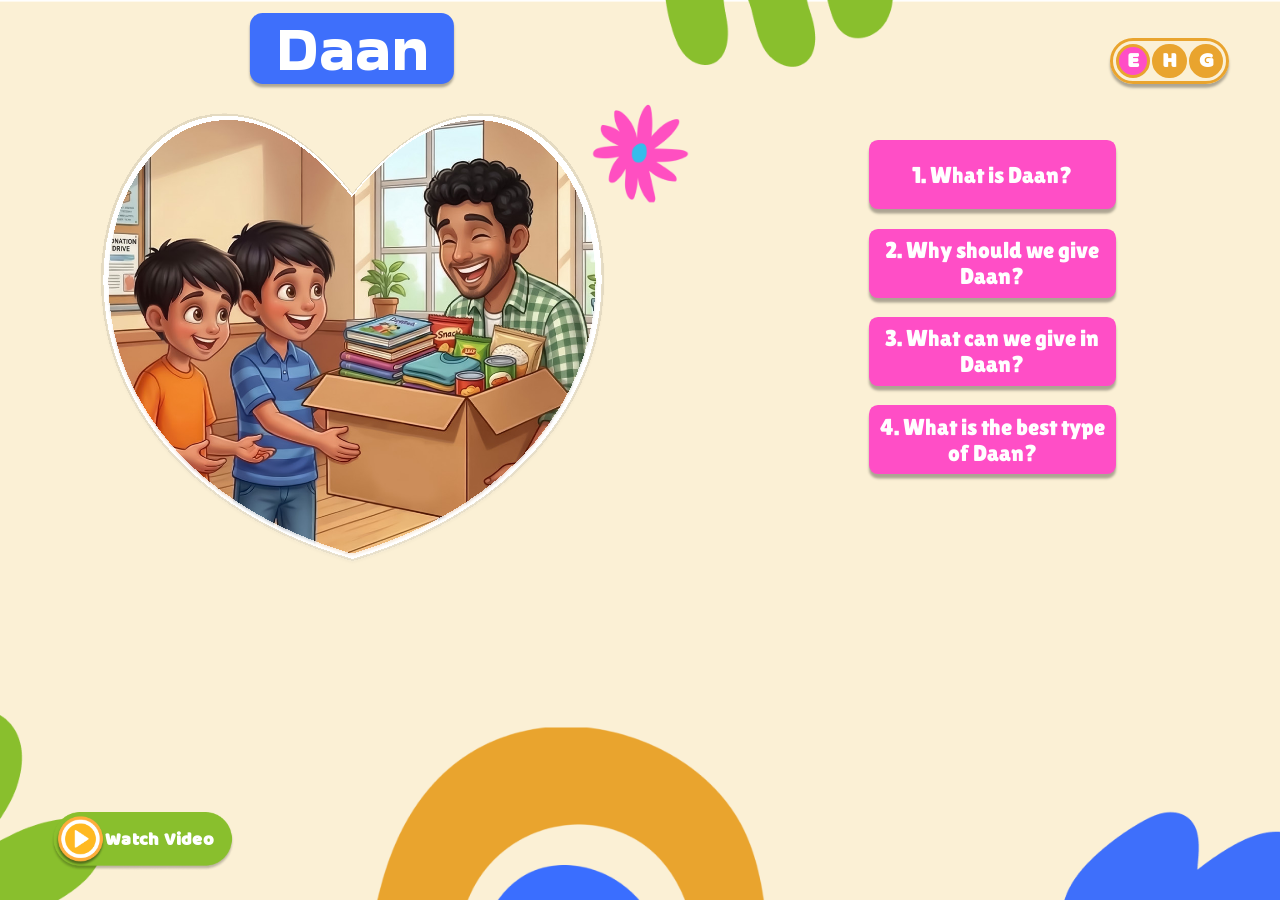
==== commit 36762c25: "Remove djp.js and close.png, tune video preload, rename files without spaces, use jpeg hero image Co" ====
--- a/index.html
+++ b/index.html
@@ -7,11 +7,13 @@
     <link rel="stylesheet" href="./assets/css/style.css" />
 
     <!-- Icons for the custom video controls -->
-    <link rel="stylesheet" href="./fontawesome/css/all.min.css" />
+    <link rel="stylesheet" href="./assets/fontawesome/css/fontawesome.min.css" />
+    <link rel="stylesheet" href="./assets/fontawesome/css/solid.min.css" />
 
     <style>
       body {
         background-image: url("./assets/images/bg-image.png");
+        overflow-y: hidden;
       }
 
       /* =========================================
@@ -511,7 +513,7 @@
 
           <div class="hero-img-wrap">
             <div class="hero-img">
-              <img src="./assets/images/home page_.png" alt="" />
+              <img src="./assets/images/home-page.jpeg" alt="" />
             </div>
           </div>
         </div>
@@ -567,12 +569,12 @@
           <video
             class="popup-video"
             id="popupVideo"
-            preload="metadata"
+            preload="none"
             playsinline
             controlsList="nodownload noplaybackrate"
             disablePictureInPicture
           >
-            <source src="./assets/videos/video.mp4" type="video/mp4" />
+            <source src="./assets/videos/video.webm" type="video/mp4" />
 
             Your browser does not support the video tag.
           </video>
@@ -676,8 +678,8 @@
     <audio id="hinAudio" src="./assets/audio/Hin.mpeg" preload="auto"></audio>
     <audio id="gujAudio" src="./assets/audio/Guj.mpeg" preload="auto"></audio>
 
+    <script src="./assets/js/data.js"></script>
     <script src="./assets/js/app.js"></script>
-    <script src="./assets/js/djp.js"></script>
 
     <script>
       document.addEventListener("DOMContentLoaded", () => {
--- a/assets/css/style.css
+++ b/assets/css/style.css
@@ -1,6 +1,10 @@
+:root {
+  --heart-mask: url("data:image/svg+xml,%3Csvg width='900' height='802' viewBox='0 0 900 802' fill='none' xmlns='http://www.w3.org/2000/svg'%3E%3Cg filter='url(%23filter0_d_2_450)'%3E%3Cpath d='M451.563 142.433C547.87 21.0531 643.694 -12.7036 721.075 7.45309C798.584 27.6433 858.555 102.152 882.588 199.388C930.569 393.516 834.831 677.237 449.996 791.913C65.1716 677.237 -30.5663 393.516 17.4121 199.388C41.444 102.152 101.413 27.6433 178.921 7.45309C256.3 -12.7036 352.124 21.0532 448.43 142.433L449.997 144.407L451.563 142.433Z' fill='white' stroke='white' stroke-width='4' shape-rendering='crispEdges'/%3E%3C/g%3E%3Cdefs%3E%3Cfilter id='filter0_d_2_450' x='0' y='0' width='900.001' height='802.002' filterUnits='userSpaceOnUse' color-interpolation-filters='sRGB'%3E%3CfeFlood flood-opacity='0' result='BackgroundImageFix'/%3E%3CfeColorMatrix in='SourceAlpha' type='matrix' values='0 0 0 0 0 0 0 0 0 0 0 0 0 0 0 0 0 0 127 0' result='hardAlpha'/%3E%3CfeOffset dy='4'/%3E%3CfeGaussianBlur stdDeviation='2'/%3E%3CfeComposite in2='hardAlpha' operator='out'/%3E%3CfeColorMatrix type='matrix' values='0 0 0 0 0 0 0 0 0 0 0 0 0 0 0 0 0 0 0.25 0'/%3E%3CfeBlend mode='normal' in2='BackgroundImageFix' result='effect1_dropShadow_2_450'/%3E%3CfeBlend mode='normal' in='SourceGraphic' in2='effect1_dropShadow_2_450' result='shape'/%3E%3C/filter%3E%3C/defs%3E%3C/svg%3E");
+}
+
     @font-face {
       font-family: "BalooRegular";
-      src: url("../../fonts/Baloo Regular 400.ttf") format("truetype");
+      src: url("../../fonts/Baloo-Regular-400.ttf") format("truetype");
       font-weight: 400;
       font-style: normal;
       font-display: swap;
@@ -71,7 +75,7 @@
     body {
       width: 100vw !important;
       height: auto;
-      overflow-y: scroll;
+      overflow-y: auto;
       background-size: cover;
       background-repeat: no-repeat;
       background-position: center;
@@ -199,7 +203,7 @@
     main {
       position: relative;
       width: 100%;
-      height: 48vw;
+      height: min(48vw, 100vh);
     }
 
     .home-container {
@@ -248,12 +252,12 @@
       transform: scale(1.03);
       z-index: 1;
 
-      -webkit-mask-image: url("../images/heart-mask-image.png");
+      -webkit-mask-image: var(--heart-mask);
       -webkit-mask-repeat: no-repeat;
       -webkit-mask-position: center;
       -webkit-mask-size: contain;
 
-      mask-image: url("../images/heart-mask-image.png");
+      mask-image: var(--heart-mask);
       mask-repeat: no-repeat;
       mask-position: center;
       mask-size: contain;
@@ -320,12 +324,12 @@
       transform: scale(1.02);
       z-index: 2;
 
-      -webkit-mask-image: url("../images/heart-mask-image.png");
+      -webkit-mask-image: var(--heart-mask);
       -webkit-mask-repeat: no-repeat;
       -webkit-mask-position: center;
       -webkit-mask-size: contain;
 
-      mask-image: url("../images/heart-mask-image.png");
+      mask-image: var(--heart-mask);
       mask-repeat: no-repeat;
       mask-position: center;
       mask-size: contain;
@@ -338,12 +342,12 @@
       overflow: hidden;
       z-index: 3;
 
-      -webkit-mask-image: url("../images/heart-mask-image.png");
+      -webkit-mask-image: var(--heart-mask);
       -webkit-mask-repeat: no-repeat;
       -webkit-mask-position: center;
       -webkit-mask-size: contain;
 
-      mask-image: url("../images/heart-mask-image.png");
+      mask-image: var(--heart-mask);
       mask-repeat: no-repeat;
       mask-position: center;
       mask-size: contain;
--- a/assets/fontawesome/css/solid.min.css
+++ b/assets/fontawesome/css/solid.min.css
@@ -0,0 +1,6 @@
+/*!
+ * Font Awesome Free 6.7.2 by @fontawesome - https://fontawesome.com
+ * License - https://fontawesome.com/license/free (Icons: CC BY 4.0, Fonts: SIL OFL 1.1, Code: MIT License)
+ * Copyright 2024 Fonticons, Inc.
+ */
+:host,:root{--fa-style-family-classic:"Font Awesome 6 Free";--fa-font-solid:normal 900 1em/1 "Font Awesome 6 Free"}@font-face{font-family:"Font Awesome 6 Free";font-style:normal;font-weight:900;font-display:block;src:url(../webfonts/fa-solid-900.woff2) format("woff2"),url(../webfonts/fa-solid-900.ttf) format("truetype")}.fa-solid,.fas{font-weight:900}
